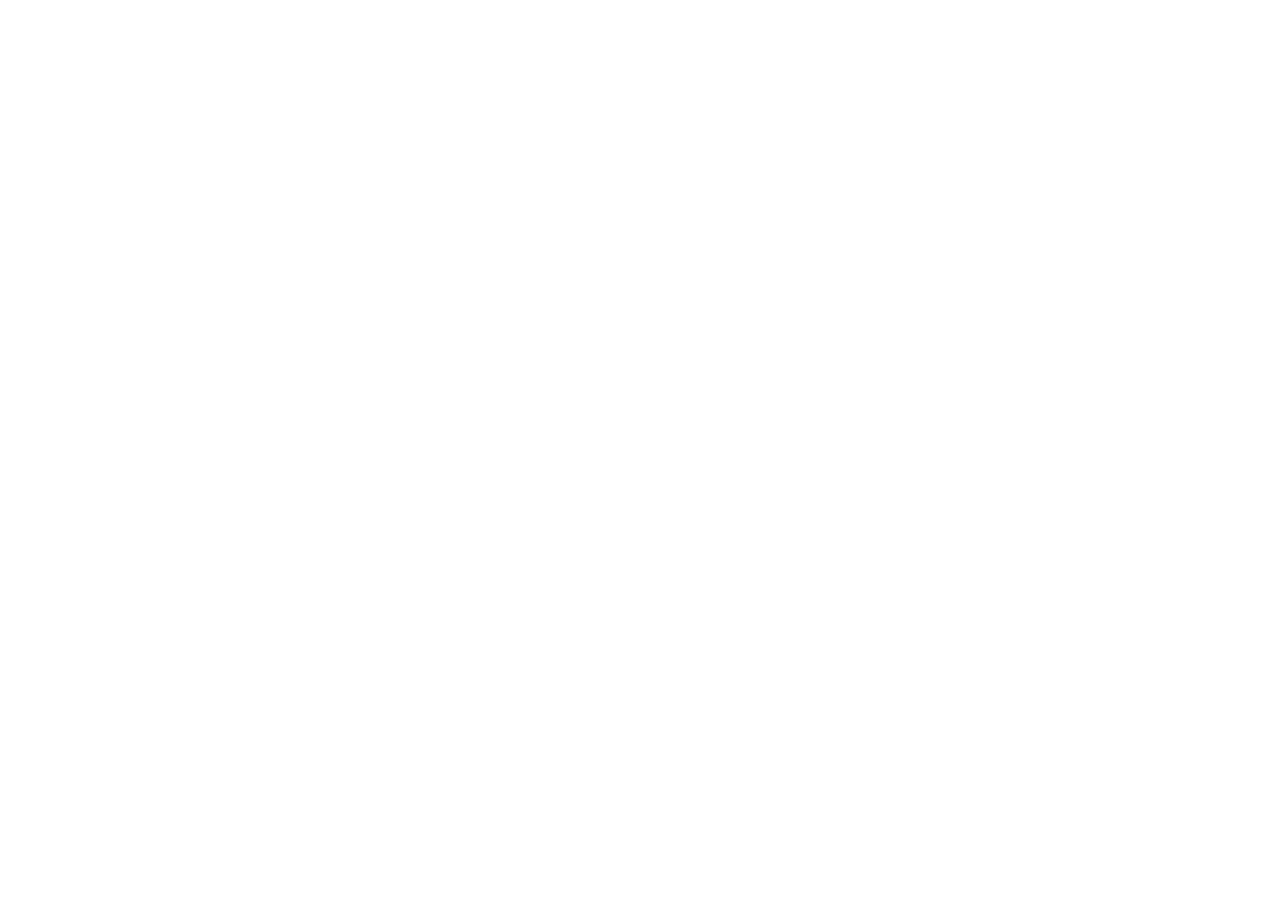
==== recipes/chilaquiles.html @ 72f90d0e "Set up the recipe website" ====
<!DOCTYPE html>
<html lang="en">
<head>
    <meta charset="UTF-8">
    <meta http-equiv="X-UA-Compatible" content="IE=edge">
    <meta name="viewport" content="width=device-width, initial-scale=1.0">
    <title>Document</title>
</head>
<body>
    
</body>
</html>
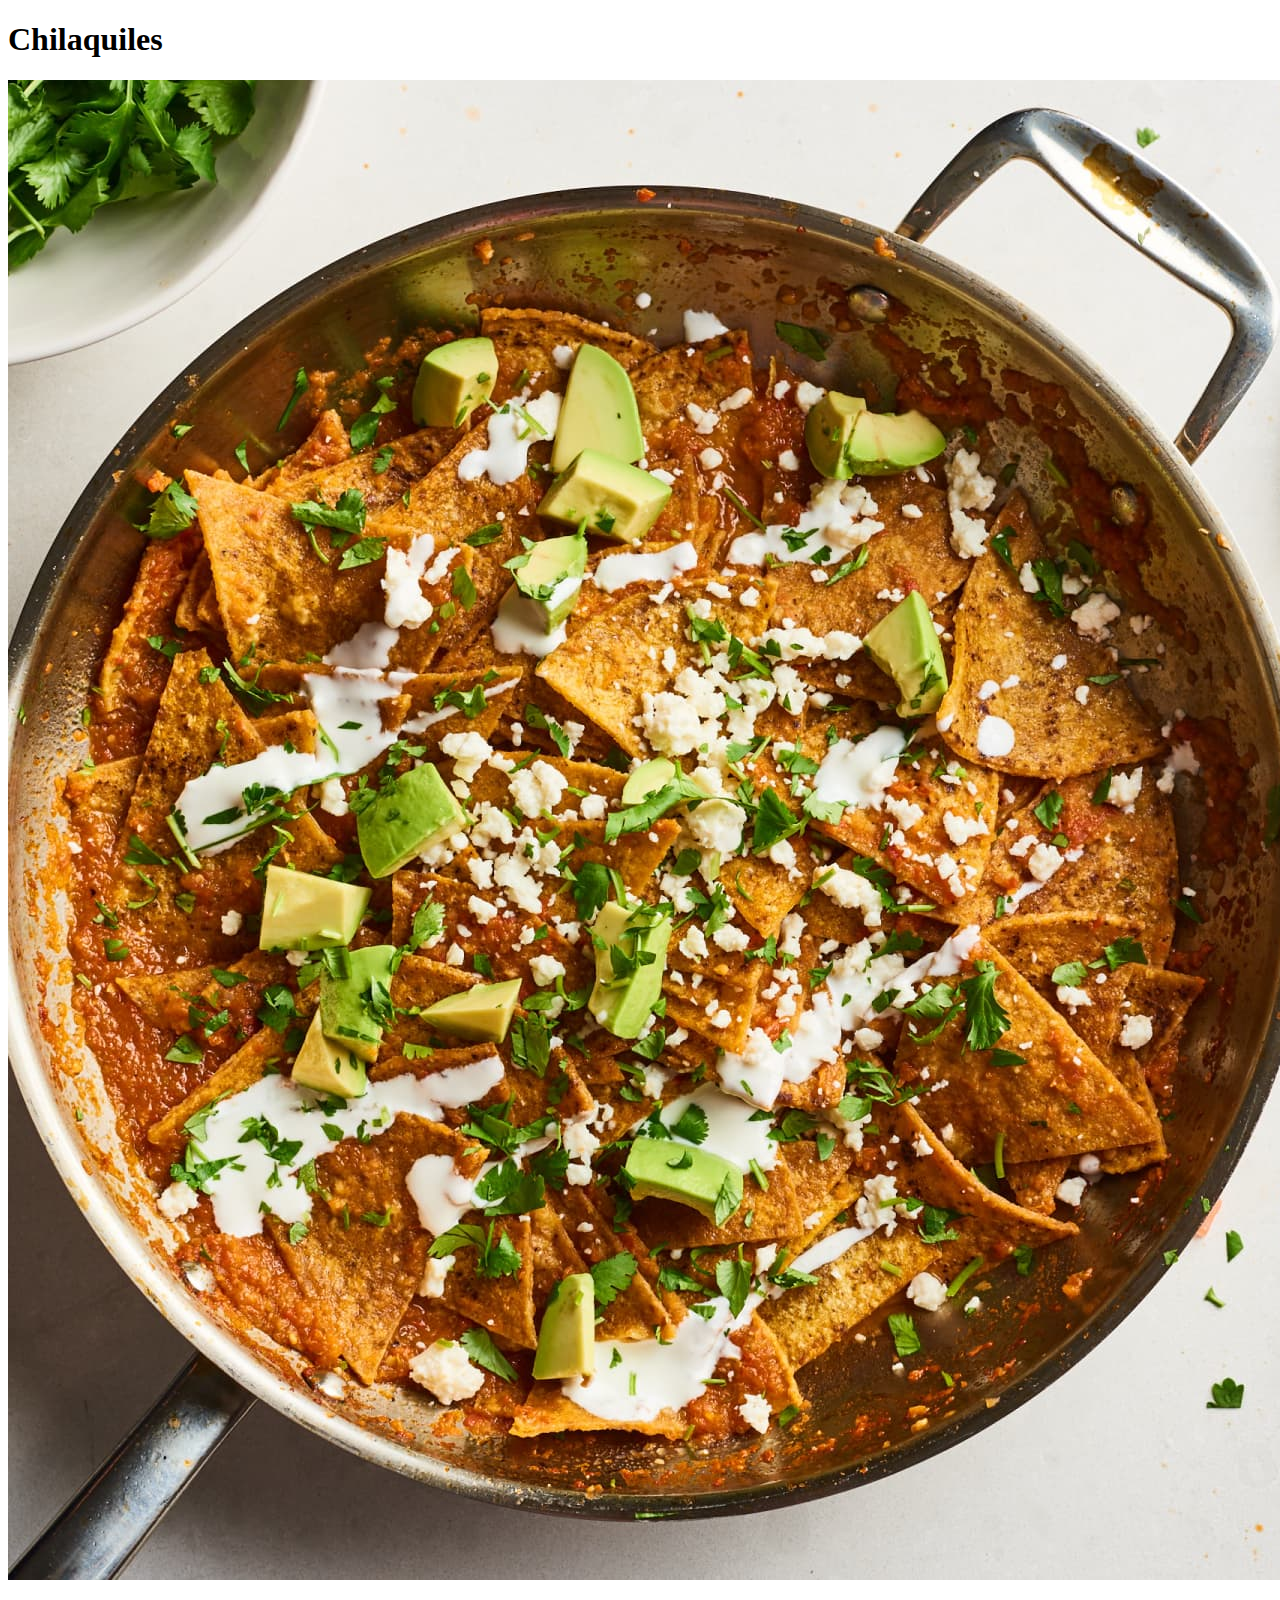
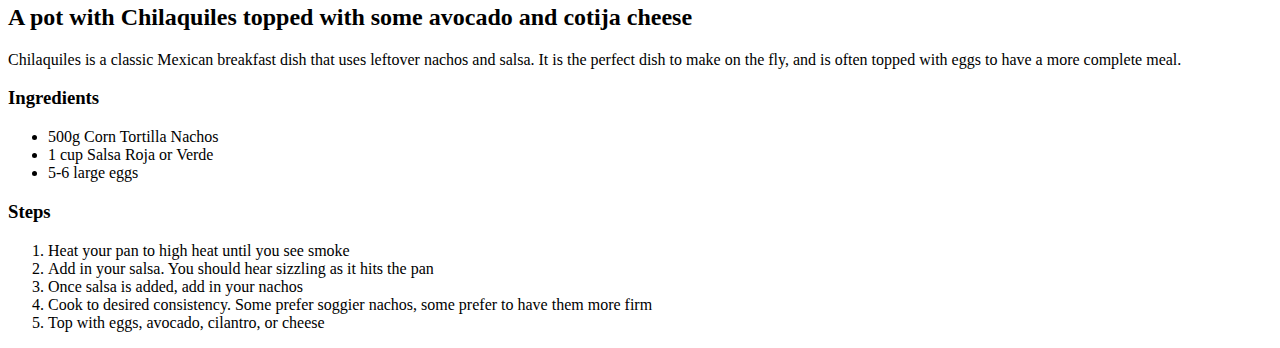
==== commit dacb2d50: "Set up the Chilaquiles and Congee pages" ====
--- a/recipes/chilaquiles.html
+++ b/recipes/chilaquiles.html
@@ -4,9 +4,35 @@
     <meta charset="UTF-8">
     <meta http-equiv="X-UA-Compatible" content="IE=edge">
     <meta name="viewport" content="width=device-width, initial-scale=1.0">
-    <title>Document</title>
+    <title>Chilaquiles</title>
 </head>
 <body>
-    
+    <h1>Chilaquiles</h1>
+    <img src="../img/chilaquiles.jpeg" alt="Chilaquiles with Salsa Roja">
+    <h2>A pot with Chilaquiles topped with some avocado and cotija cheese</h2>
+    <p>
+        Chilaquiles is a classic Mexican breakfast dish that uses leftover
+        nachos and salsa. It is the perfect dish to make on the fly, and is
+        often topped with eggs to have a more complete meal.
+    </p>
+    <h3>Ingredients</h3>
+    <p>
+        <ul>
+            <li>500g Corn Tortilla Nachos</li>
+            <li>1 cup Salsa Roja or Verde</li>
+            <li>5-6 large eggs</li>
+        </ul>
+    </p>
+    <h3>Steps</h3>
+    <p>
+        <ol>
+            <li>Heat your pan to high heat until you see smoke</li>
+            <li>Add in your salsa. You should hear sizzling as it hits the pan</li>
+            <li>Once salsa is added, add in your nachos</li>
+            <li>Cook to desired consistency. Some prefer soggier nachos,
+                some prefer to have them more firm</li>
+            <li>Top with eggs, avocado, cilantro, or cheese</li>
+        </ol>
+    </p>
 </body>
 </html>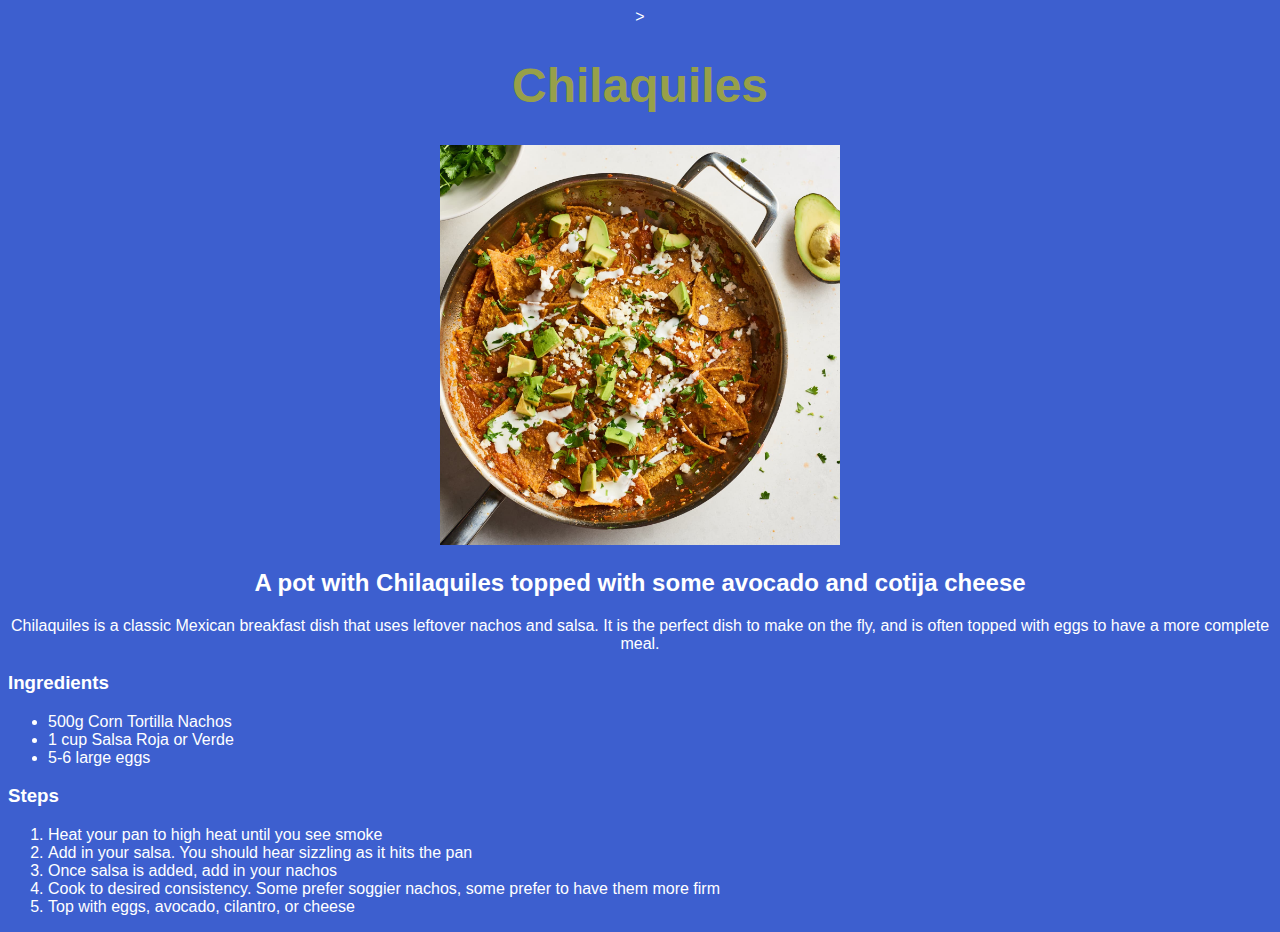
==== commit c264b41c: "Add CSS files, fix some typos" ====
--- a/recipes/chilaquiles.html
+++ b/recipes/chilaquiles.html
@@ -4,6 +4,7 @@
     <meta charset="UTF-8">
     <meta http-equiv="X-UA-Compatible" content="IE=edge">
     <meta name="viewport" content="width=device-width, initial-scale=1.0">
+    ><link rel="stylesheet" href="../style.css">
     <title>Chilaquiles</title>
 </head>
 <body>
--- a/style.css
+++ b/style.css
@@ -0,0 +1,31 @@
+* {
+    text-align: center;
+    font-family: Arial, Helvetica, sans-serif;
+    color: white;
+}
+
+body {
+    background-color: #3d5fcf;
+}
+
+h1 {
+    font-size: 48px;
+    color: rgb(151, 160, 73);
+}
+
+img {
+    height: auto;
+    width: 400px;
+}
+
+button {
+    font-size: 36px;
+    font-weight: bold;
+    background-color: #3d5fcf;
+    border: none;
+}
+
+li,
+h3 {
+    text-align: left;
+}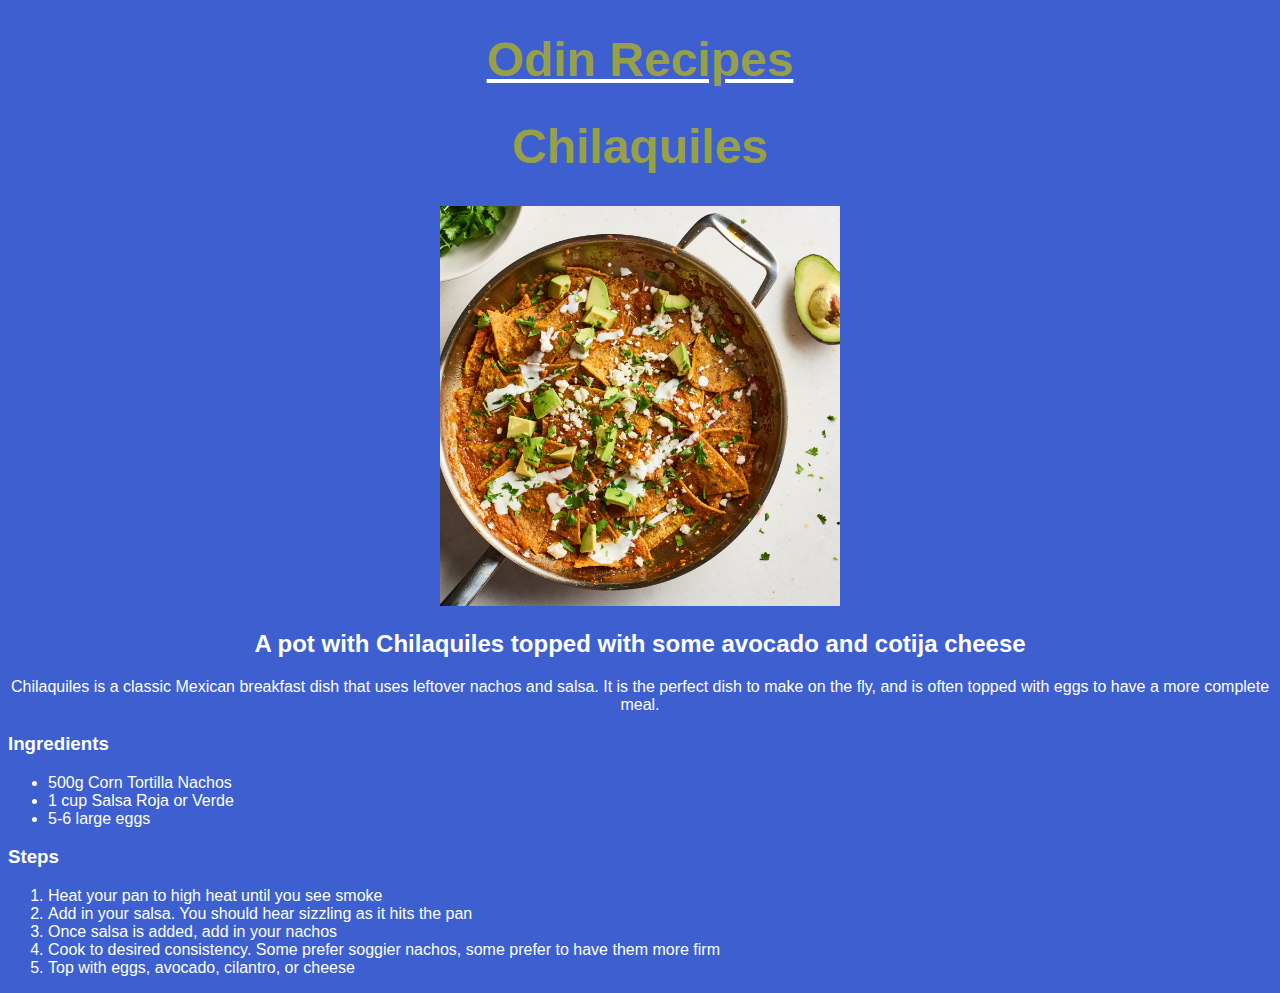
==== commit 38f65985: "Change color and added Home Page functionality" ====
--- a/recipes/chilaquiles.html
+++ b/recipes/chilaquiles.html
@@ -4,10 +4,11 @@
     <meta charset="UTF-8">
     <meta http-equiv="X-UA-Compatible" content="IE=edge">
     <meta name="viewport" content="width=device-width, initial-scale=1.0">
-    ><link rel="stylesheet" href="../style.css">
+    <link rel="stylesheet" href="../style.css">
     <title>Chilaquiles</title>
 </head>
 <body>
+    <a href="../index.html"><h1>Odin Recipes</h1></a>
     <h1>Chilaquiles</h1>
     <img src="../img/chilaquiles.jpeg" alt="Chilaquiles with Salsa Roja">
     <h2>A pot with Chilaquiles topped with some avocado and cotija cheese</h2>
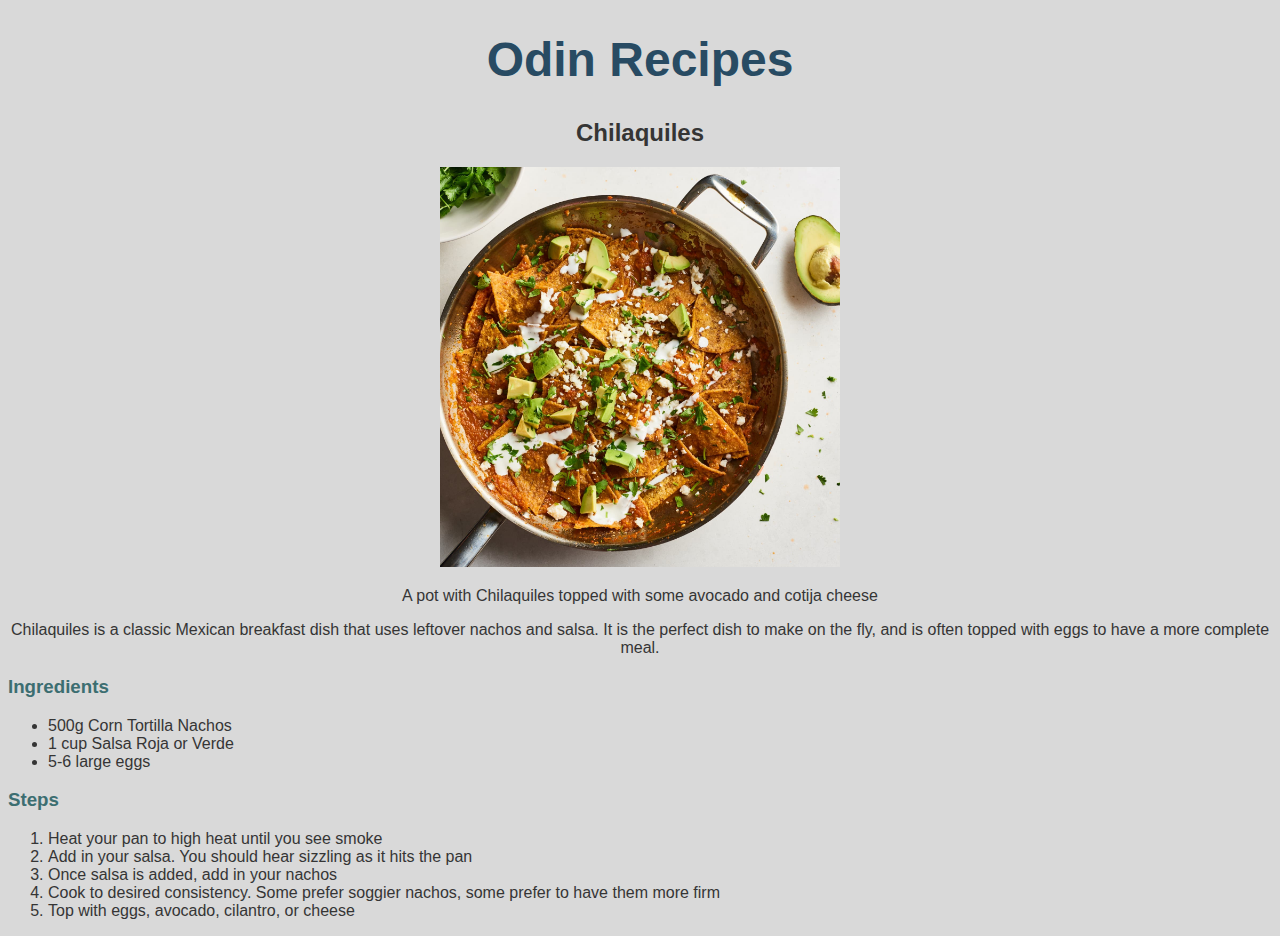
==== commit 2ed20ba7: "Change theme and style" ====
--- a/recipes/chilaquiles.html
+++ b/recipes/chilaquiles.html
@@ -8,10 +8,10 @@
     <title>Chilaquiles</title>
 </head>
 <body>
-    <a href="../index.html"><h1>Odin Recipes</h1></a>
-    <h1>Chilaquiles</h1>
+    <a href="../index.html"><h1 class="header">Odin Recipes</h1></a>
+    <h2>Chilaquiles</h2>
     <img src="../img/chilaquiles.jpeg" alt="Chilaquiles with Salsa Roja">
-    <h2>A pot with Chilaquiles topped with some avocado and cotija cheese</h2>
+    <p class="caption">A pot with Chilaquiles topped with some avocado and cotija cheese</p>
     <p>
         Chilaquiles is a classic Mexican breakfast dish that uses leftover
         nachos and salsa. It is the perfect dish to make on the fly, and is
--- a/style.css
+++ b/style.css
@@ -1,16 +1,29 @@
 * {
     text-align: center;
     font-family: Arial, Helvetica, sans-serif;
-    color: white;
+    color: #353535;
 }
 
 body {
-    background-color: #3d5fcf;
+    background-color: #D9D9D9;
 }
 
 h1 {
     font-size: 48px;
-    color: rgb(151, 160, 73);
+    color: #284B63;
+    font-weight: bold;
+}
+
+a {
+    text-decoration: none;
+}
+
+h3 {
+    color: #3C6E71;
+}
+
+h4 {
+    font-size: 36px;
 }
 
 img {
@@ -18,13 +31,6 @@
     width: 400px;
 }
 
-button {
-    font-size: 36px;
-    font-weight: bold;
-    background-color: #3d5fcf;
-    border: none;
-}
-
 li,
 h3 {
     text-align: left;
